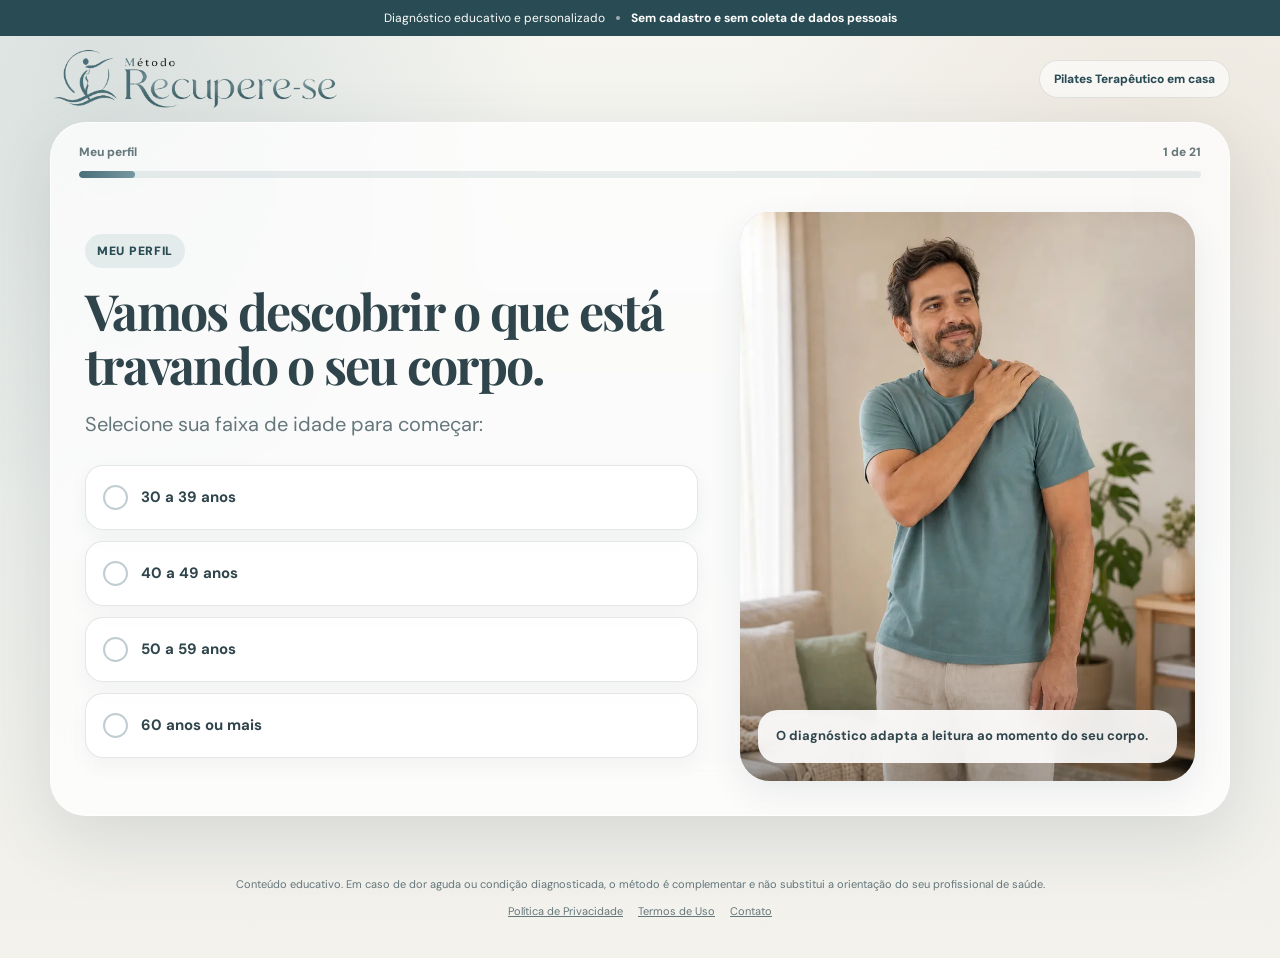
==== index.html @ 8ee11f46 "Fix Hostinger deployment root" ====
<!doctype html>
<html lang="pt-BR">
<head>
  <meta charset="utf-8">
  <meta name="viewport" content="width=device-width, initial-scale=1, viewport-fit=cover">
  <meta name="theme-color" content="#4a707a">
  <meta name="description" content="Descubra o nível da sua Trava de Proteção e receba um plano de Pilates Terapêutico para recuperar mobilidade em casa.">
  <meta name="referrer" content="strict-origin-when-cross-origin">
  <title>Diagnóstico da Trava de Proteção | Método Recupere-se</title>
  <link rel="icon" href="assets/images/logo-recuperese.webp" type="image/webp">
  <link rel="preconnect" href="https://fonts.googleapis.com">
  <link rel="preconnect" href="https://fonts.gstatic.com" crossorigin>
  <link href="https://fonts.googleapis.com/css2?family=DM+Sans:wght@400;500;600;700;800&family=Playfair+Display:wght@600;700&display=swap" rel="stylesheet">
  <link rel="stylesheet" href="assets/css/style.css?v=20260614-5">

  <script src="https://cdn.utmify.com.br/scripts/utms/latest.js" data-utmify-prevent-subids async defer></script>
  <script>
    window.pixelId = "6a286a630144bddf65f0c3b9";
    var utmifyPixel = document.createElement("script");
    utmifyPixel.setAttribute("async", "");
    utmifyPixel.setAttribute("defer", "");
    utmifyPixel.setAttribute("src", "https://cdn.utmify.com.br/scripts/pixel/pixel.js");
    document.head.appendChild(utmifyPixel);
  </script>
  <script type="text/javascript">
    (function(c,l,a,r,i,t,y){
      c[a]=c[a]||function(){(c[a].q=c[a].q||[]).push(arguments)};
      t=l.createElement(r);t.async=1;t.src="https://www.clarity.ms/tag/"+i;
      y=l.getElementsByTagName(r)[0];y.parentNode.insertBefore(t,y);
    })(window, document, "clarity", "script", "pqws0x7ng7");
  </script>
</head>
<body>
  <div class="top-trustbar">
    <span>Diagnóstico educativo e personalizado</span>
    <span class="top-trustbar__dot"></span>
    <strong>Sem cadastro e sem coleta de dados pessoais</strong>
  </div>

  <header class="site-header">
    <a class="brand" href="?restart=1" aria-label="Método Recupere-se">
      <img src="assets/images/logo-recuperese.webp" alt="Método Recupere-se">
    </a>
    <span class="header-badge">Pilates Terapêutico em casa</span>
  </header>

  <main class="site-shell">
    <section id="quizCard" class="quiz-card" aria-live="polite">
      <div id="progressWrap" class="progress-wrap hidden">
        <div class="progress-meta">
          <span id="progressSection">Meu perfil</span>
          <span id="progressLabel">1 de 18</span>
        </div>
        <div class="progress-track" aria-hidden="true"><span id="progressBar"></span></div>
      </div>
      <div id="screen" class="screen"></div>
      <div id="navRow" class="nav-row hidden">
        <button id="backBtn" class="btn btn-back" type="button" aria-label="Voltar para a etapa anterior">← Voltar</button>
      </div>
    </section>
  </main>

  <footer class="site-footer">
    <p>Conteúdo educativo. Em caso de dor aguda ou condição diagnosticada, o método é complementar e não substitui a orientação do seu profissional de saúde.</p>
    <nav aria-label="Links institucionais">
      <a id="privacyLink" href="#">Política de Privacidade</a>
      <a id="termsLink" href="#">Termos de Uso</a>
      <a id="contactLink" href="#">Contato</a>
    </nav>
  </footer>

  <script src="assets/js/config.js?v=20260614-5"></script>
  <script src="assets/js/tracking.js?v=20260614-4"></script>
  <script src="assets/js/integrations.js?v=20260614-5"></script>
  <script src="assets/js/calculator.js?v=20260614-4"></script>
  <script src="assets/js/raio-x.js?v=20260614-5"></script>
</body>
</html>
---- assets/css/style.css ----
:root {
  --ink: #2f454b;
  --muted: #65777b;
  --brand: #4a707a;
  --brand-2: #7697a0;
  --brand-dark: #294b53;
  --sage: #c2c8c5;
  --cream: #f4f2ed;
  --paper: #fffefd;
  --sand: #e8dfd3;
  --gold: #b89d75;
  --danger: #a94842;
  --success: #47766c;
  --line: rgba(47, 69, 75, .13);
  --shadow: 0 24px 70px rgba(47, 69, 75, .14);
  --shadow-soft: 0 12px 34px rgba(47, 69, 75, .09);
  --radius: 28px;
}

* { box-sizing: border-box; }
html { scroll-behavior: smooth; }
body {
  margin: 0;
  min-height: 100vh;
  color: var(--ink);
  font-family: "DM Sans", sans-serif;
  line-height: 1.55;
  background:
    radial-gradient(circle at 8% 6%, rgba(118,151,160,.22), transparent 30%),
    radial-gradient(circle at 92% 18%, rgba(232,223,211,.62), transparent 32%),
    linear-gradient(180deg, #f7f6f1, #e9ece9 48%, #f4f2ed);
}
body.modal-open { overflow: hidden; }
button, input { font: inherit; }
button, a { -webkit-tap-highlight-color: transparent; }
a { color: inherit; }
img { display: block; max-width: 100%; }
.hidden { display: none !important; }

.top-trustbar {
  min-height: 36px;
  padding: 8px 18px;
  display: flex;
  align-items: center;
  justify-content: center;
  gap: 11px;
  color: #fff;
  background: var(--brand-dark);
  font-size: 12px;
  text-align: center;
}
.top-trustbar__dot { width: 4px; height: 4px; border-radius: 50%; background: #fff; opacity: .55; }
.site-header {
  width: min(1180px, calc(100% - 32px));
  min-height: 86px;
  margin: 0 auto;
  display: flex;
  align-items: center;
  justify-content: space-between;
  gap: 20px;
}
.brand img { width: min(290px, 55vw); max-height: 66px; object-fit: contain; object-position: left center; }
.header-badge {
  padding: 9px 14px;
  border: 1px solid var(--line);
  border-radius: 999px;
  background: rgba(255,255,255,.62);
  color: var(--brand-dark);
  font-size: 12px;
  font-weight: 800;
}

.site-shell { width: min(1180px, calc(100% - 28px)); margin: 0 auto 34px; }
.quiz-card {
  min-height: 680px;
  overflow: hidden;
  border: 1px solid rgba(255,255,255,.74);
  border-radius: 36px;
  background: rgba(255,255,255,.76);
  box-shadow: var(--shadow);
  backdrop-filter: blur(18px);
}
.progress-wrap { padding: 20px 28px 0; }
.progress-meta { display: flex; justify-content: space-between; gap: 14px; margin-bottom: 9px; color: var(--muted); font-size: 12px; font-weight: 800; }
.progress-track { height: 7px; overflow: hidden; border-radius: 999px; background: rgba(74,112,122,.12); }
.progress-track span { display: block; width: 0; height: 100%; border-radius: inherit; background: linear-gradient(90deg, var(--brand), var(--brand-2)); transition: width .35s ease; }
.screen { min-height: 600px; padding: 34px; }
.screen.screen-offer { padding: 0; }
.nav-row { padding: 0 34px 28px; }

h1, h2, h3 { margin: 0; font-family: "Playfair Display", serif; line-height: 1.08; letter-spacing: -.035em; }
h1 { font-size: clamp(36px, 5vw, 64px); }
h2 { font-size: clamp(30px, 4vw, 50px); }
h3 { font-size: clamp(23px, 2.6vw, 32px); }
p { margin: 0; }
.eyebrow {
  display: inline-flex;
  align-items: center;
  gap: 7px;
  margin-bottom: 16px;
  padding: 8px 12px;
  border-radius: 999px;
  color: var(--brand-dark);
  background: rgba(118,151,160,.15);
  font-size: 12px;
  font-weight: 900;
  letter-spacing: .06em;
  text-transform: uppercase;
}
.lead { margin-top: 17px; color: var(--muted); font-size: clamp(17px, 2vw, 20px); }
.body-copy { margin-top: 14px; color: var(--muted); font-size: 16px; }
.microcopy { margin-top: 13px; color: var(--muted); font-size: 12px; font-weight: 600; }
.accent { color: var(--brand); }
.center { text-align: center; }

.btn {
  min-height: 54px;
  padding: 15px 23px;
  border: 0;
  border-radius: 999px;
  display: inline-flex;
  align-items: center;
  justify-content: center;
  gap: 9px;
  cursor: pointer;
  text-decoration: none;
  font-weight: 900;
  transition: transform .18s ease, box-shadow .18s ease, background .18s ease;
}
.btn:hover { transform: translateY(-2px); }
.btn-primary { color: #fff; background: linear-gradient(135deg, var(--brand-dark), var(--brand-2)); box-shadow: 0 14px 30px rgba(74,112,122,.27); }
.btn-secondary { color: var(--brand-dark); border: 1px solid var(--line); background: #fff; }
.btn-back { min-height: 42px; padding: 9px 14px; color: var(--muted); background: transparent; }
.btn-full { width: 100%; }
.btn-danger { color: #fff; background: linear-gradient(135deg, #a94842, #c76256); box-shadow: 0 14px 30px rgba(169,72,66,.24); }

.quiz-layout, .info-layout, .video-layout {
  min-height: 520px;
  display: grid;
  grid-template-columns: minmax(0, 1.05fr) minmax(300px, .78fr);
  gap: 42px;
  align-items: center;
}
.quiz-copy { max-width: 680px; }
.visual-card {
  position: relative;
  width: 100%;
  min-height: 0;
  aspect-ratio: 4 / 5;
  overflow: hidden;
  border-radius: 30px;
  background: var(--sage);
  box-shadow: var(--shadow-soft);
}
.visual-card img { width: 100%; height: 100%; min-height: 0; object-fit: contain; object-position: center center; background: #e8e5df; }
.visual-card::after { content: ""; position: absolute; inset: auto 0 0; height: 34%; background: linear-gradient(transparent, rgba(29,49,54,.22)); pointer-events: none; }
.visual-note { position: absolute; z-index: 2; left: 18px; right: 18px; bottom: 18px; padding: 16px 18px; border-radius: 20px; color: var(--ink); background: rgba(255,255,255,.9); backdrop-filter: blur(12px); font-size: 13px; font-weight: 700; }

.options { display: grid; gap: 11px; margin-top: 25px; }
.options.two-cols { grid-template-columns: 1fr 1fr; }
.option {
  width: 100%;
  min-height: 65px;
  padding: 15px 17px;
  display: flex;
  align-items: center;
  gap: 13px;
  border: 1px solid var(--line);
  border-radius: 18px;
  color: var(--ink);
  background: rgba(255,255,255,.86);
  cursor: pointer;
  text-align: left;
  box-shadow: 0 7px 20px rgba(47,69,75,.05);
  transition: .18s ease;
}
.option:hover { transform: translateY(-1px); border-color: rgba(74,112,122,.4); box-shadow: var(--shadow-soft); }
.option.selected { border-color: var(--brand); background: rgba(118,151,160,.15); box-shadow: 0 0 0 3px rgba(118,151,160,.12); }
.option-marker { flex: 0 0 25px; width: 25px; height: 25px; display: grid; place-items: center; border: 2px solid rgba(74,112,122,.35); border-radius: 50%; color: transparent; font-size: 12px; }
.option.selected .option-marker { color: #fff; border-color: var(--brand); background: var(--brand); }
.option strong { display: block; font-size: 15px; }
.option small { display: block; margin-top: 2px; color: var(--muted); font-size: 12px; }
.multi-actions { margin-top: 18px; }

.insight-list { display: grid; gap: 12px; margin: 24px 0; }
.insight-item { padding: 15px 17px; display: flex; gap: 12px; border-radius: 18px; background: rgba(118,151,160,.12); font-weight: 700; }
.insight-item span { color: var(--success); font-weight: 900; }
.safety-note { margin-top: 18px; padding: 14px 16px; border-left: 4px solid var(--gold); border-radius: 0 14px 14px 0; color: var(--muted); background: rgba(184,157,117,.12); font-size: 13px; }

.video-shell { max-width: 720px; }
.protected-video { position: relative; margin-top: 22px; overflow: hidden; aspect-ratio: 16/9; border-radius: 24px; background: #15272b; box-shadow: var(--shadow); }
.protected-video iframe { width: 100%; height: 100%; border: 0; }
.video-shield { position: absolute; inset: 0; z-index: 2; background: transparent; }
.video-poster { position: absolute; inset: 0; z-index: 3; display: grid; place-items: center; padding: 28px; color: #fff; background: linear-gradient(135deg, rgba(41,75,83,.93), rgba(118,151,160,.78)); background-size: cover; background-position: center; text-align: center; }
.video-poster strong { display: block; max-width: 480px; font-family: "Playfair Display", serif; font-size: clamp(24px, 4vw, 38px); line-height: 1.1; }
.video-play { width: 78px; height: 78px; margin: 22px auto 0; border: 2px solid rgba(255,255,255,.72); border-radius: 50%; color: var(--brand-dark); background: #fff; font-size: 28px; cursor: pointer; box-shadow: 0 16px 34px rgba(0,0,0,.24); }
.video-controls { margin-top: 12px; display: flex; align-items: center; gap: 10px; }
.video-controls button { min-height: 42px; padding: 9px 15px; border: 1px solid var(--line); border-radius: 999px; color: var(--brand-dark); background: #fff; cursor: pointer; font-weight: 800; }
.video-controls span { color: var(--muted); font-size: 12px; }

.processing { max-width: 720px; margin: 25px auto; text-align: center; }
.processing img { width: min(300px, 62vw); margin: 0 auto 20px; border-radius: 28px; }
.processing-list { margin-top: 26px; display: grid; gap: 10px; text-align: left; }
.processing-item { padding: 14px 17px; display: flex; align-items: center; gap: 12px; border: 1px solid var(--line); border-radius: 16px; background: #fff; color: var(--muted); }
.processing-dot { width: 18px; height: 18px; border: 3px solid rgba(74,112,122,.18); border-top-color: var(--brand); border-radius: 50%; animation: spin .9s linear infinite; }
.processing-item.done .processing-dot { border: 0; background: var(--success); animation: none; }
.processing-item.done .processing-dot::after { content: "✓"; display: grid; place-items: center; color: #fff; font-size: 11px; font-weight: 900; }
@keyframes spin { to { transform: rotate(360deg); } }

.result-layout { min-height: 520px; display: grid; grid-template-columns: 1fr .74fr; gap: 36px; align-items: center; }
.level-badge { display: inline-flex; margin: 18px 0; padding: 10px 14px; border-radius: 999px; color: #fff; background: var(--brand); font-weight: 900; }
.result-meter { margin: 24px 0; padding: 21px; border-radius: 22px; background: #fff; box-shadow: var(--shadow-soft); }
.meter-track { height: 13px; margin: 11px 0 8px; overflow: hidden; border-radius: 999px; background: rgba(74,112,122,.13); }
.meter-track span { display: block; width: var(--level-width, 60%); height: 100%; border-radius: inherit; background: linear-gradient(90deg, #8daf9c, #d3a86b, #b85e55); }
.meter-labels { display: flex; justify-content: space-between; color: var(--muted); font-size: 11px; font-weight: 800; }
.result-points { display: grid; gap: 10px; margin-bottom: 22px; }
.result-points div { padding: 13px 15px; border-radius: 15px; background: rgba(118,151,160,.12); font-weight: 700; }

.offer-page { background: var(--paper); }
.offer-section { padding: 72px clamp(20px, 5vw, 70px); }
.offer-container { width: min(1040px, 100%); margin: 0 auto; }
.offer-hero { position: relative; overflow: hidden; color: #fff; background: linear-gradient(120deg, rgba(41,75,83,.97), rgba(74,112,122,.86)), url('../images/brand-hero-background.webp') center/cover; }
.offer-hero-grid { display: grid; grid-template-columns: 1.06fr .7fr; gap: 36px; align-items: center; }
.offer-hero h1 { max-width: 760px; }
.offer-hero .lead { color: rgba(255,255,255,.8); }
.offer-hero img { align-self: end; max-height: 560px; object-fit: contain; object-position: center bottom; filter: drop-shadow(0 20px 34px rgba(0,0,0,.18)); }
.personal-summary { margin: 25px 0; padding: 20px; border: 1px solid rgba(255,255,255,.18); border-radius: 22px; background: rgba(255,255,255,.1); }
.personal-summary strong { color: #fff; }
.offer-cta { margin-top: 25px; }
.offer-cta .btn { min-width: min(100%, 390px); }
.offer-micro { margin-top: 10px; color: rgba(255,255,255,.72); font-size: 12px; font-weight: 700; }

.section-head { max-width: 820px; margin: 0 auto 34px; text-align: center; }
.section-head p { margin-top: 14px; color: var(--muted); font-size: 18px; }
.story-grid, .authority-grid, .price-grid { display: grid; grid-template-columns: .82fr 1.18fr; gap: 38px; align-items: center; }
.story-image, .authority-image { overflow: hidden; border-radius: 30px; box-shadow: var(--shadow-soft); }
.story-image img, .authority-image img { width: 100%; min-height: 430px; object-fit: cover; }
.copy-stack { display: grid; gap: 15px; color: var(--muted); }
.copy-stack strong { color: var(--ink); }
.mechanism-box { margin-top: 20px; padding: 22px; border-radius: 22px; background: rgba(118,151,160,.13); }
.mechanism-box h3 { margin-bottom: 10px; color: var(--brand-dark); }
.method-steps { display: grid; grid-template-columns: 1fr 1fr; gap: 14px; }
.method-step { padding: 22px; border: 1px solid var(--line); border-radius: 22px; background: #fff; box-shadow: var(--shadow-soft); }
.method-step span { display: inline-grid; width: 38px; height: 38px; place-items: center; margin-bottom: 13px; border-radius: 13px; color: #fff; background: var(--brand); font-weight: 900; }
.method-step p { margin-top: 8px; color: var(--muted); }
.authority-section { background: linear-gradient(135deg, #edf0ec, #f7f4ee); }
.authority-grid { grid-template-columns: .7fr 1.3fr; }
.authority-quote { padding: 19px 21px; border-left: 4px solid var(--brand-2); border-radius: 0 18px 18px 0; background: #fff; color: var(--brand-dark); font-family: "Playfair Display", serif; font-size: 21px; }

.testimonials-section { background: #edf0ec; }
.testimonial-grid { display: grid; grid-template-columns: repeat(3, 1fr); gap: 16px; }
.testimonial { min-height: 190px; padding: 23px; border-radius: 22px; background: #fff; box-shadow: var(--shadow-soft); }
.testimonial span { color: var(--gold); letter-spacing: 2px; }
.testimonial p { margin-top: 14px; color: var(--muted); }

.video-layout--single { grid-template-columns: minmax(0, 1fr); }
.video-shell.wide { max-width: 980px; margin: 0 auto; }
.testimonial-video-grid { display:grid; grid-template-columns:repeat(3, 1fr); gap:18px; }
.testimonial-video-card { background:#fff; border-radius:22px; box-shadow:var(--shadow-soft); padding:12px; }
.testimonial-video-frame { position:relative; overflow:hidden; border-radius:18px; aspect-ratio: 9 / 16; background:#10181a; }
.testimonial-video-frame iframe { width:100%; height:100%; border:0; }


.deliverables { display: grid; gap: 12px; }
.deliverable { padding: 16px 18px; display: flex; gap: 12px; border-radius: 17px; background: rgba(118,151,160,.11); }
.deliverable b { color: var(--success); }
.price-grid { grid-template-columns: 1fr .76fr; }
.price-card { padding: 31px; border-radius: 30px; color: #fff; background: linear-gradient(145deg, var(--brand-dark), var(--brand-2)); box-shadow: var(--shadow); }
.price-card .old { color: rgba(255,255,255,.65); text-decoration: line-through; }
.price-main { margin: 16px 0 2px; font-size: clamp(50px, 7vw, 76px); font-weight: 900; line-height: 1; letter-spacing: -.06em; }
.price-installments { margin-bottom: 21px; font-size: 19px; }
.price-card .btn { background: #fff; color: var(--brand-dark); }
.price-note { margin-top: 11px; color: rgba(255,255,255,.74); font-size: 12px; text-align: center; }
.guarantee-box { padding: 30px; display: grid; grid-template-columns: 180px 1fr; gap: 28px; align-items: center; border: 1px solid var(--line); border-radius: 30px; background: #fff; box-shadow: var(--shadow-soft); }
.guarantee-box img { width: 180px; }
.faq-list { max-width: 860px; margin: 0 auto; display: grid; gap: 11px; }
.faq-item { border: 1px solid var(--line); border-radius: 18px; background: #fff; overflow: hidden; }
.faq-item summary { padding: 18px 20px; cursor: pointer; font-weight: 900; }
.faq-item p { padding: 0 20px 20px; color: var(--muted); }
.closing { color: #fff; text-align: center; background: linear-gradient(120deg, rgba(41,75,83,.96), rgba(74,112,122,.82)), url('../images/brand-closing-background.webp') center/cover; }
.closing p { max-width: 760px; margin: 18px auto 0; color: rgba(255,255,255,.8); font-size: 18px; }

.mobile-sticky { display: none; position: fixed; z-index: 20; left: 10px; right: 10px; bottom: 10px; }
.exit-overlay { position: fixed; z-index: 100; inset: 0; padding: 18px; display: grid; place-items: center; background: rgba(23,38,42,.72); backdrop-filter: blur(7px); }
.exit-popup { position: relative; width: min(520px, 100%); padding: 30px; border-radius: 28px; background: #fff; box-shadow: 0 35px 100px rgba(0,0,0,.3); text-align: center; }
.exit-popup__close { position: absolute; top: 13px; right: 13px; width: 38px; height: 38px; border: 0; border-radius: 50%; background: #eef0ed; cursor: pointer; font-size: 22px; }
.exit-popup__eyebrow { color: var(--danger); font-size: 12px; font-weight: 900; text-transform: uppercase; letter-spacing: .08em; }
.exit-popup h2 { margin-top: 10px; }
.exit-popup p { margin-top: 13px; color: var(--muted); }
.exit-popup__offer { margin: 20px 0; padding: 18px; border-radius: 20px; color: #fff; background: var(--brand-dark); }
.exit-popup__offer span, .exit-popup__offer small { display: block; }
.exit-popup__offer strong { display: block; margin: 3px 0; font-size: 42px; }
.exit-popup__leave { margin-top: 12px; border: 0; background: transparent; color: var(--muted); cursor: pointer; text-decoration: underline; }

.site-footer { width: min(950px, calc(100% - 36px)); margin: 0 auto; padding: 26px 0 38px; text-align: center; color: var(--muted); font-size: 11px; }
.site-footer nav { margin-top: 10px; display: flex; justify-content: center; flex-wrap: wrap; gap: 15px; }

@media (max-width: 850px) {
  .quiz-layout, .info-layout, .video-layout, .result-layout, .offer-hero-grid, .story-grid, .authority-grid, .price-grid { grid-template-columns: 1fr; }
  .visual-card { order: -1; width: min(100%, 520px); min-height: 0; margin: 0 auto; }
  .visual-card img { min-height: 0; max-height: none; object-position: center center; }
  .offer-hero img { max-height: 420px; order: -1; }
  .story-image img, .authority-image img { min-height: 350px; }
  .testimonial-grid, .testimonial-video-grid { grid-template-columns: 1fr 1fr; }
  .guarantee-box { grid-template-columns: 140px 1fr; }
  .guarantee-box img { width: 140px; }
}

@media (max-width: 600px) {
  .top-trustbar { font-size: 10px; }
  .top-trustbar strong { display: none; }
  .top-trustbar__dot { display: none; }
  .site-header { min-height: 72px; }
  .header-badge { display: none; }
  .brand img { width: 220px; max-height: 54px; }
  .site-shell { width: min(100% - 16px, 1180px); }
  .quiz-card { min-height: 620px; border-radius: 25px; }
  .screen { min-height: 540px; padding: 22px 18px; }
  .screen.screen-offer { padding: 0; }
  .progress-wrap { padding: 16px 18px 0; }
  .nav-row { padding: 0 18px 20px; }
  .quiz-layout, .info-layout, .video-layout { gap: 24px; }
  .visual-card { height: 230px; min-height: 230px; border-radius: 22px; }
  .visual-card img { height: 260px; min-height: 260px; max-height: 260px; object-position: center 10%; }
  .options.two-cols { grid-template-columns: 1fr; }
  .option { min-height: 60px; }
  .offer-section { padding: 52px 18px; }
  .method-steps, .testimonial-grid, .testimonial-video-grid { grid-template-columns: 1fr; }
  .guarantee-box { grid-template-columns: 1fr; text-align: center; }
  .guarantee-box img { margin: 0 auto; }
  .price-card { padding: 25px 20px; }
  .mobile-sticky { display: block; }
  .offer-page { padding-bottom: 84px; }
}

@media (prefers-reduced-motion: reduce) {
  *, *::before, *::after { scroll-behavior: auto !important; animation-duration: .01ms !important; transition-duration: .01ms !important; }
}

/* Ajustes de enquadramento e oferta sem imagens laterais */
.offer-hero-grid--text,
.authority-grid--text {
  grid-template-columns: minmax(0, 860px);
  justify-content: center;
}

.story-copy-only {
  max-width: 860px;
}

.info-layout--single {
  grid-template-columns: minmax(0, 760px);
  justify-content: center;
}

.visual-card img[src*="quiz-male-shoulder"] { object-position: center 12%; }
.visual-card img[src*="quiz-athlete-catcow"] { object-position: center 48%; }
.visual-card img[src*="quiz-senior-breath"] { object-position: center 10%; }
.visual-card img[src*="quiz-woman-back-pain"] { object-position: center 16%; }
.visual-card img[src*="quiz-athlete-neck"] { object-position: center 42%; }
.visual-card img[src*="quiz-senior-bed"] { object-position: center 24%; }
.visual-card img[src*="quiz-office-back"] { object-position: center 18%; }
.visual-card img[src*="quiz-asian-mobile"] { object-position: center 12%; }

@media (max-width: 600px) {
  .visual-card {
    width: 100%;
    height: auto;
    min-height: 0;
    aspect-ratio: 4 / 5;
  }

  .visual-card img {
    width: 100%;
    height: 100%;
    min-height: 0;
    max-height: none;
    object-fit: contain;
    object-position: center center !important;
    background: #e8e5df;
  }

  .visual-note {
    left: 12px;
    right: 12px;
    bottom: 12px;
    padding: 12px 14px;
    font-size: 12px;
  }

  .offer-hero-grid--text,
  .authority-grid--text {
    display: block;
  }
}
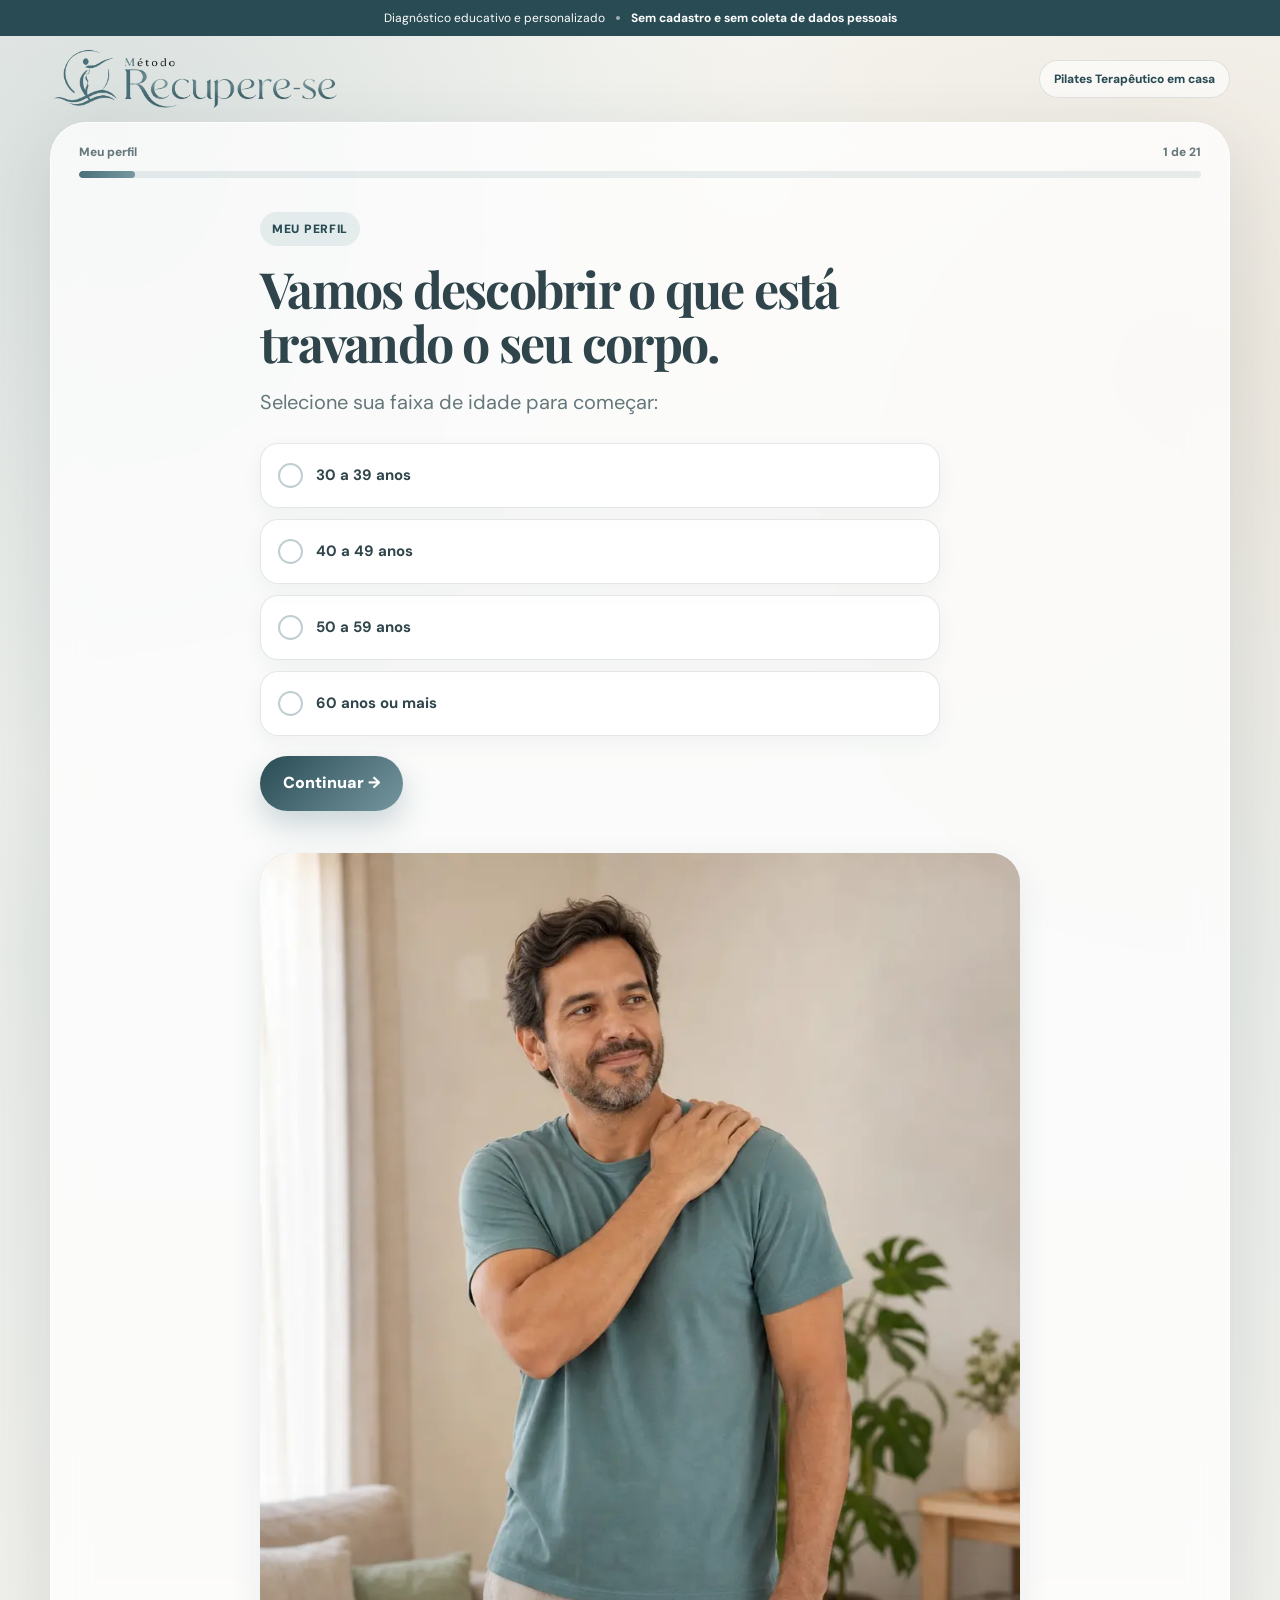
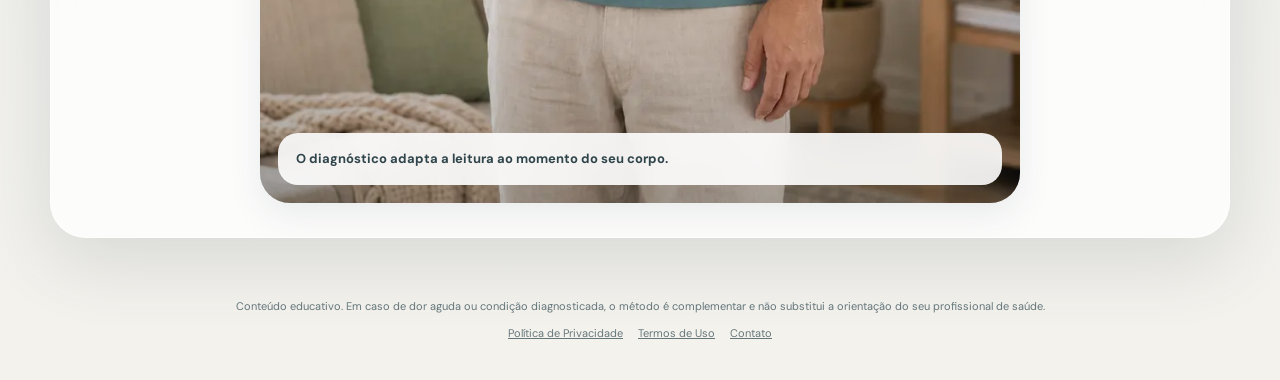
==== commit 9548954e: "Restore quiz images and explicit question navigation" ====
--- a/index.html
+++ b/index.html
@@ -7,11 +7,11 @@
   <meta name="description" content="Descubra o nível da sua Trava de Proteção e receba um plano de Pilates Terapêutico para recuperar mobilidade em casa.">
   <meta name="referrer" content="strict-origin-when-cross-origin">
   <title>Diagnóstico da Trava de Proteção | Método Recupere-se</title>
-  <link rel="icon" href="assets/images/logo-recuperese.webp" type="image/webp">
+  <link rel="icon" href="assets/images-v2/logo-recuperese.webp" type="image/webp">
   <link rel="preconnect" href="https://fonts.googleapis.com">
   <link rel="preconnect" href="https://fonts.gstatic.com" crossorigin>
   <link href="https://fonts.googleapis.com/css2?family=DM+Sans:wght@400;500;600;700;800&family=Playfair+Display:wght@600;700&display=swap" rel="stylesheet">
-  <link rel="stylesheet" href="assets/css/style.css?v=20260614-5">
+  <link rel="stylesheet" href="assets/css/style.css?v=20260614-8">
 
   <script src="https://cdn.utmify.com.br/scripts/utms/latest.js" data-utmify-prevent-subids async defer></script>
   <script>
@@ -39,7 +39,7 @@
 
   <header class="site-header">
     <a class="brand" href="?restart=1" aria-label="Método Recupere-se">
-      <img src="assets/images/logo-recuperese.webp" alt="Método Recupere-se">
+      <img src="assets/images-v2/logo-recuperese.webp" alt="Método Recupere-se">
     </a>
     <span class="header-badge">Pilates Terapêutico em casa</span>
   </header>
@@ -73,6 +73,6 @@
   <script src="assets/js/tracking.js?v=20260614-4"></script>
   <script src="assets/js/integrations.js?v=20260614-5"></script>
   <script src="assets/js/calculator.js?v=20260614-4"></script>
-  <script src="assets/js/raio-x.js?v=20260614-5"></script>
+  <script src="assets/js/raio-x.js?v=20260614-8"></script>
 </body>
 </html>
--- a/assets/css/style.css
+++ b/assets/css/style.css
@@ -188,15 +188,8 @@
 .safety-note { margin-top: 18px; padding: 14px 16px; border-left: 4px solid var(--gold); border-radius: 0 14px 14px 0; color: var(--muted); background: rgba(184,157,117,.12); font-size: 13px; }
 
 .video-shell { max-width: 720px; }
-.protected-video { position: relative; margin-top: 22px; overflow: hidden; aspect-ratio: 16/9; border-radius: 24px; background: #15272b; box-shadow: var(--shadow); }
-.protected-video iframe { width: 100%; height: 100%; border: 0; }
-.video-shield { position: absolute; inset: 0; z-index: 2; background: transparent; }
-.video-poster { position: absolute; inset: 0; z-index: 3; display: grid; place-items: center; padding: 28px; color: #fff; background: linear-gradient(135deg, rgba(41,75,83,.93), rgba(118,151,160,.78)); background-size: cover; background-position: center; text-align: center; }
-.video-poster strong { display: block; max-width: 480px; font-family: "Playfair Display", serif; font-size: clamp(24px, 4vw, 38px); line-height: 1.1; }
-.video-play { width: 78px; height: 78px; margin: 22px auto 0; border: 2px solid rgba(255,255,255,.72); border-radius: 50%; color: var(--brand-dark); background: #fff; font-size: 28px; cursor: pointer; box-shadow: 0 16px 34px rgba(0,0,0,.24); }
-.video-controls { margin-top: 12px; display: flex; align-items: center; gap: 10px; }
-.video-controls button { min-height: 42px; padding: 9px 15px; border: 1px solid var(--line); border-radius: 999px; color: var(--brand-dark); background: #fff; cursor: pointer; font-weight: 800; }
-.video-controls span { color: var(--muted); font-size: 12px; }
+.vturb-video { width: 100%; margin-top: 22px; }
+.vturb-video vturb-smartplayer { border-radius: 24px; box-shadow: var(--shadow); }
 
 .processing { max-width: 720px; margin: 25px auto; text-align: center; }
 .processing img { width: min(300px, 62vw); margin: 0 auto 20px; border-radius: 28px; }
@@ -219,7 +212,7 @@
 .offer-page { background: var(--paper); }
 .offer-section { padding: 72px clamp(20px, 5vw, 70px); }
 .offer-container { width: min(1040px, 100%); margin: 0 auto; }
-.offer-hero { position: relative; overflow: hidden; color: #fff; background: linear-gradient(120deg, rgba(41,75,83,.97), rgba(74,112,122,.86)), url('../images/brand-hero-background.webp') center/cover; }
+.offer-hero { position: relative; overflow: hidden; color: #fff; background: linear-gradient(120deg, rgba(41,75,83,.97), rgba(74,112,122,.86)), url('../images-v2/brand-hero-background.webp') center/cover; }
 .offer-hero-grid { display: grid; grid-template-columns: 1.06fr .7fr; gap: 36px; align-items: center; }
 .offer-hero h1 { max-width: 760px; }
 .offer-hero .lead { color: rgba(255,255,255,.8); }
@@ -259,6 +252,9 @@
 .testimonial-video-card { background:#fff; border-radius:22px; box-shadow:var(--shadow-soft); padding:12px; }
 .testimonial-video-frame { position:relative; overflow:hidden; border-radius:18px; aspect-ratio: 9 / 16; background:#10181a; }
 .testimonial-video-frame iframe { width:100%; height:100%; border:0; }
+.testimonial-video-poster { position:absolute; inset:0; width:100%; height:100%; padding:0; border:0; background:#10181a; cursor:pointer; }
+.testimonial-video-poster img { width:100%; height:100%; display:block; object-fit:cover; }
+.testimonial-video-poster span { position:absolute; left:50%; top:50%; width:70px; height:70px; display:grid; place-items:center; transform:translate(-50%,-50%); padding-left:5px; border-radius:50%; color:var(--brand-dark); background:rgba(255,255,255,.95); box-shadow:0 18px 42px rgba(0,0,0,.28); font-size:29px; }
 
 
 .deliverables { display: grid; gap: 12px; }
@@ -277,7 +273,7 @@
 .faq-item { border: 1px solid var(--line); border-radius: 18px; background: #fff; overflow: hidden; }
 .faq-item summary { padding: 18px 20px; cursor: pointer; font-weight: 900; }
 .faq-item p { padding: 0 20px 20px; color: var(--muted); }
-.closing { color: #fff; text-align: center; background: linear-gradient(120deg, rgba(41,75,83,.96), rgba(74,112,122,.82)), url('../images/brand-closing-background.webp') center/cover; }
+.closing { color: #fff; text-align: center; background: linear-gradient(120deg, rgba(41,75,83,.96), rgba(74,112,122,.82)), url('../images-v2/brand-closing-background.webp') center/cover; }
 .closing p { max-width: 760px; margin: 18px auto 0; color: rgba(255,255,255,.8); font-size: 18px; }
 
 .mobile-sticky { display: none; position: fixed; z-index: 20; left: 10px; right: 10px; bottom: 10px; }
@@ -338,6 +334,25 @@
 }
 
 /* Ajustes de enquadramento e oferta sem imagens laterais */
+.quiz-layout {
+  grid-template-columns: minmax(0, 760px);
+  justify-content: center;
+}
+
+.quiz-layout .visual-card {
+  width: min(100%, 760px);
+  margin: 0 auto;
+  order: initial;
+}
+
+.question-actions {
+  margin-top: 20px;
+  display: flex;
+  flex-wrap: wrap;
+  gap: 12px;
+  align-items: center;
+}
+
 .offer-hero-grid--text,
 .authority-grid--text {
   grid-template-columns: minmax(0, 860px);
@@ -363,6 +378,31 @@
 .visual-card img[src*="quiz-asian-mobile"] { object-position: center 12%; }
 
 @media (max-width: 600px) {
+  .question-actions {
+    margin-top: 14px;
+    align-items: stretch;
+    flex-direction: column;
+    gap: 6px;
+  }
+
+  .question-actions .btn {
+    width: 100%;
+  }
+
+  .quiz-layout {
+    gap: 18px;
+  }
+
+  .quiz-layout .options {
+    gap: 8px;
+    margin-top: 18px;
+  }
+
+  .quiz-layout .option {
+    min-height: 54px;
+    padding: 11px 14px;
+  }
+
   .visual-card {
     width: 100%;
     height: auto;
